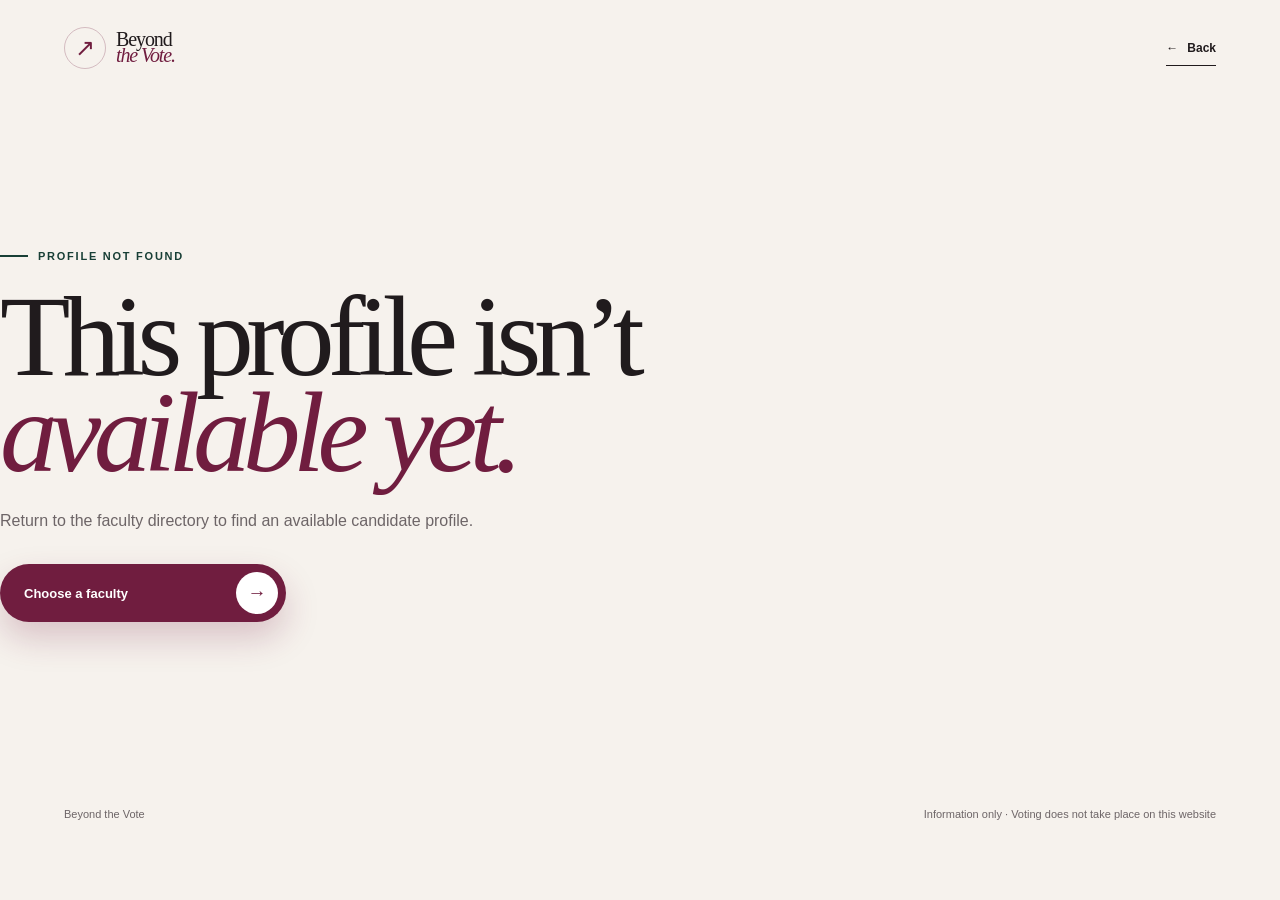
==== candidate.html @ 09c4e65e "Publish Beyond the Vote campaign website" ====
<!doctype html>
<html lang="en">
  <head>
    <meta charset="utf-8">
    <meta name="viewport" content="width=device-width, initial-scale=1">
    <meta name="theme-color" content="#183f36">
    <meta name="description" content="Candidate profile for the Beyond the Vote campaign.">
    <meta property="og:title" content="Candidate Profile | Beyond the Vote">
    <meta property="og:description" content="Read this candidate’s introduction and campaign message.">
    <meta property="og:type" content="profile">
    <title>Candidate Profile | Beyond the Vote</title>
    <link rel="stylesheet" href="css/style.css">
    <script src="js/data.js" defer></script>
    <script src="js/main.js" defer></script>
  </head>
  <body class="profile-page" data-page="candidate">
    <a class="skip-link" href="#main-content">Skip to content</a>
    <header class="site-header compact-header">
      <a class="brand" href="index.html" aria-label="Beyond the Vote home">
        <span class="brand-arrow" aria-hidden="true">↗</span>
        <span class="brand-name"><span>Beyond</span><span>the Vote.</span></span>
      </a>
      <a class="back-link" id="profile-back-link" href="faculties.html"><span aria-hidden="true">←</span> Back</a>
    </header>

    <main id="main-content" class="section-shell">
      <div id="profile-content" aria-live="polite">
        <div class="loading-state profile-loading" role="status"><span aria-hidden="true"></span>Loading profile…</div>
      </div>
    </main>

    <footer class="site-footer">
      <p>Beyond the Vote</p>
      <p>Information only · Voting does not take place on this website</p>
    </footer>
  </body>
</html>
---- css/style.css ----
:root {
  --burgundy: #701d3f;
  --burgundy-dark: #481126;
  --burgundy-soft: #8c3455;
  --green: #183f36;
  --green-light: #315d51;
  --ink: #201b1d;
  --muted: #6d6567;
  --paper: #f6f2ed;
  --white: #fffdf9;
  --line: rgba(32, 27, 29, 0.14);
  --serif: Georgia, "Times New Roman", serif;
  --sans: Inter, ui-sans-serif, -apple-system, BlinkMacSystemFont, "Segoe UI", sans-serif;
  --shadow: 0 24px 70px rgba(50, 15, 29, 0.13);
  --radius-lg: 32px;
  --radius-md: 22px;
  --page-x: clamp(20px, 5vw, 76px);
  --max-width: 1440px;
}

*,
*::before,
*::after {
  box-sizing: border-box;
}

html {
  scroll-behavior: smooth;
}

body {
  margin: 0;
  overflow-x: hidden;
  background: var(--paper);
  color: var(--ink);
  font-family: var(--sans);
  -webkit-font-smoothing: antialiased;
}

body::selection {
  background: var(--burgundy);
  color: var(--white);
}

a {
  color: inherit;
  text-decoration: none;
}

button,
input {
  font: inherit;
}

img {
  display: block;
  max-width: 100%;
}

.skip-link {
  position: fixed;
  z-index: 999;
  top: 12px;
  left: 12px;
  padding: 12px 18px;
  transform: translateY(-150%);
  border-radius: 999px;
  background: var(--ink);
  color: white;
}

.skip-link:focus {
  transform: translateY(0);
}

.site-header,
.section-shell,
.site-footer {
  width: min(100%, var(--max-width));
  margin-inline: auto;
}

.site-header {
  position: relative;
  z-index: 20;
  display: flex;
  align-items: center;
  justify-content: space-between;
  min-height: 112px;
  padding: 22px var(--page-x);
}

.brand {
  display: inline-flex;
  align-items: center;
  flex-shrink: 0;
  gap: 10px;
}

.brand-arrow {
  display: grid;
  width: 42px;
  height: 42px;
  place-items: center;
  border: 1px solid rgba(112, 29, 63, 0.26);
  border-radius: 50%;
  color: var(--burgundy);
  font-family: var(--sans);
  font-size: 24px;
  font-weight: 400;
  line-height: 1;
  transition: color 180ms ease, background-color 180ms ease, transform 180ms ease;
}

.brand-name {
  display: grid;
  font-family: var(--serif);
  font-size: 20px;
  font-weight: 400;
  letter-spacing: -0.055em;
  line-height: 0.78;
}

.brand-name span:last-child {
  color: var(--burgundy);
  font-style: italic;
}

.brand:hover .brand-arrow,
.brand:focus-visible .brand-arrow {
  background: var(--burgundy);
  color: white;
  transform: translate(2px, -2px);
}

.header-link {
  display: flex;
  align-items: center;
  gap: 14px;
  padding-block: 9px;
  border-bottom: 1px solid var(--ink);
  font-size: 13px;
  font-weight: 700;
  transition: color 180ms ease, border-color 180ms ease;
}

.header-link:hover,
.header-link:focus-visible {
  border-color: var(--burgundy);
  color: var(--burgundy);
}

.hero {
  display: grid;
  min-height: calc(100svh - 112px);
  padding: clamp(34px, 7vw, 96px) var(--page-x) clamp(72px, 9vw, 120px);
  gap: 64px;
}

.hero-copy {
  position: relative;
  z-index: 2;
  align-self: center;
}

.eyebrow {
  display: flex;
  align-items: center;
  gap: 10px;
  margin: 0 0 26px;
  color: var(--green);
  font-size: 11px;
  font-weight: 800;
  letter-spacing: 0.16em;
  text-transform: uppercase;
}

.eyebrow span {
  width: 28px;
  height: 2px;
  background: currentColor;
}

h1,
h2,
h3,
p {
  margin-top: 0;
}

.hero h1 {
  max-width: 780px;
  margin-bottom: 28px;
  font-family: var(--serif);
  font-size: clamp(58px, 9.2vw, 132px);
  font-weight: 400;
  letter-spacing: -0.065em;
  line-height: 0.82;
}

.hero h1 em {
  color: var(--burgundy);
  font-weight: 400;
}

.hero-intro {
  max-width: 520px;
  margin-bottom: 34px;
  color: var(--muted);
  font-size: clamp(16px, 2vw, 20px);
  line-height: 1.65;
}

.hero-actions {
  display: flex;
  align-items: center;
  gap: 24px;
}

.button {
  display: inline-flex;
  min-height: 58px;
  align-items: center;
  justify-content: space-between;
  gap: 26px;
  padding: 8px 8px 8px 24px;
  border: 0;
  border-radius: 999px;
  font-size: 13px;
  font-weight: 800;
  cursor: pointer;
  transition: transform 180ms ease, box-shadow 180ms ease, background-color 180ms ease;
}

.button:hover,
.button:focus-visible {
  transform: translateY(-2px);
}

.button:focus-visible,
.faculty-card:focus-visible,
.candidate-card:focus-visible,
.back-link:focus-visible,
.brand:focus-visible {
  outline: 3px solid rgba(112, 29, 63, 0.28);
  outline-offset: 4px;
}

.button-primary {
  min-width: min(100%, 286px);
  background: var(--burgundy);
  box-shadow: 0 16px 34px rgba(112, 29, 63, 0.22);
  color: white;
}

.button-primary:hover,
.button-primary:focus-visible {
  background: var(--burgundy-dark);
  box-shadow: 0 20px 42px rgba(72, 17, 38, 0.25);
}

.button-icon {
  display: grid;
  width: 42px;
  height: 42px;
  place-items: center;
  border-radius: 50%;
  background: white;
  color: var(--burgundy);
  font-size: 19px;
}

.microcopy {
  margin: 0;
  color: var(--muted);
  font-size: 11px;
  line-height: 1.55;
}

.hero-visual {
  position: relative;
  min-height: 460px;
  align-self: center;
}

.hero-visual::before {
  position: absolute;
  inset: 1% 3% 4% 10%;
  border-radius: 48% 52% 43% 57% / 55% 42% 58% 45%;
  background: var(--green);
  content: "";
  transform: rotate(-4deg);
}

.orbit {
  position: absolute;
  z-index: 1;
  border: 1px solid rgba(255, 255, 255, 0.23);
  border-radius: 50%;
}

.orbit-one {
  inset: 10% 0 0 5%;
  transform: rotate(18deg);
}

.orbit-two {
  inset: 2% 17% 8% 12%;
  transform: rotate(-32deg);
}

.hero-card {
  position: absolute;
  z-index: 3;
  border: 1px solid rgba(255, 255, 255, 0.4);
  background: rgba(255, 253, 249, 0.94);
  box-shadow: var(--shadow);
  backdrop-filter: blur(12px);
}

.hero-card-main {
  inset: 10% 6% auto 3%;
  max-width: 430px;
  padding: 18px;
  transform: rotate(3deg);
  border-radius: 28px;
}

.hero-card-topline {
  display: flex;
  justify-content: space-between;
  padding: 8px 7px 22px;
  color: var(--muted);
  font-size: 10px;
  font-weight: 800;
  letter-spacing: 0.12em;
  text-transform: uppercase;
}

.faculty-preview-list {
  display: grid;
  gap: 8px;
}

.faculty-preview {
  display: grid;
  grid-template-columns: 28px 1fr auto;
  min-height: 76px;
  align-items: center;
  gap: 10px;
  padding: 14px 16px;
  border: 1px solid var(--line);
  border-radius: 17px;
  cursor: pointer;
  text-decoration: none;
  transition: background-color 180ms ease, border-color 180ms ease, color 180ms ease, transform 180ms ease;
}

.faculty-preview.active,
.faculty-preview:hover,
.faculty-preview:focus-visible {
  border-color: var(--burgundy);
  background: var(--burgundy);
  color: white;
}

.faculty-preview:hover,
.faculty-preview:focus-visible {
  transform: translateX(3px);
}

.faculty-preview:focus-visible {
  outline: 3px solid rgba(112, 29, 63, 0.24);
  outline-offset: 3px;
}

/* Keep only the row currently under the cursor or keyboard focus highlighted. */
.faculty-preview-list:has(.faculty-preview:hover) .faculty-preview.active:not(:hover),
.faculty-preview-list:has(.faculty-preview:focus-visible) .faculty-preview.active:not(:focus-visible) {
  border-color: var(--line);
  background: transparent;
  color: var(--ink);
  transform: none;
}

.faculty-preview-index {
  align-self: start;
  padding-top: 3px;
  font-family: var(--serif);
  font-size: 11px;
  opacity: 0.65;
}

.faculty-preview strong,
.faculty-preview small {
  display: block;
}

.faculty-preview strong {
  margin-bottom: 5px;
  font-family: var(--serif);
  font-size: 24px;
  font-weight: 400;
}

.faculty-preview small {
  max-width: 190px;
  font-size: 9px;
  line-height: 1.4;
  opacity: 0.65;
}

.hero-stamp {
  position: absolute;
  z-index: 4;
  right: 1%;
  bottom: 4%;
  display: grid;
  width: 88px;
  height: 88px;
  place-content: center;
  border: 1px solid rgba(255, 255, 255, 0.75);
  border-radius: 50%;
  background: var(--burgundy);
  box-shadow: 0 16px 36px rgba(45, 12, 26, 0.2);
  color: white;
  font-family: var(--serif);
  line-height: 1;
  text-align: center;
  transform: rotate(-10deg);
}

.hero-stamp span:first-child {
  font-size: 11px;
}

.hero-stamp span:last-child {
  font-size: 25px;
}

.trust-strip {
  display: grid;
  width: 100%;
  background: var(--burgundy-dark);
  color: white;
}

.trust-strip > div {
  display: grid;
  grid-template-columns: auto 1fr;
  align-items: start;
  gap: 16px;
  padding: 30px var(--page-x);
  border-bottom: 1px solid rgba(255, 255, 255, 0.14);
}

.trust-strip > div > span {
  color: #d99ab2;
  font-family: var(--serif);
  font-size: 12px;
}

.trust-strip p {
  margin: 0;
  color: rgba(255, 255, 255, 0.62);
  font-size: 12px;
  line-height: 1.5;
}

.trust-strip strong {
  display: block;
  margin-bottom: 4px;
  color: white;
  font-size: 13px;
}

.site-footer {
  display: flex;
  justify-content: space-between;
  gap: 24px;
  padding: 32px var(--page-x);
  color: var(--muted);
  font-size: 11px;
}

.site-footer p {
  margin: 0;
}

.footer-link {
  border-bottom: 1px solid currentColor;
  transition: color 180ms ease;
}

.footer-link:hover,
.footer-link:focus-visible {
  color: var(--burgundy);
}

/* Interior page: faculty selection */
.interior-page {
  background: var(--burgundy);
  color: white;
}

.site-header-light {
  color: white;
}

.brand-light .brand-arrow {
  border-color: rgba(255, 255, 255, 0.4);
  color: #efb3ca;
}

.brand-light .brand-name span:last-child {
  color: #efb3ca;
}

.brand-light:hover .brand-arrow,
.brand-light:focus-visible .brand-arrow {
  background: white;
  color: var(--burgundy);
}

.back-link {
  display: inline-flex;
  align-items: center;
  gap: 9px;
  padding: 10px 0;
  border-bottom: 1px solid currentColor;
  font-size: 12px;
  font-weight: 750;
}

.back-link span {
  transition: transform 180ms ease;
}

.back-link:hover span,
.back-link:focus-visible span {
  transform: translateX(-4px);
}

.page-intro {
  display: grid;
  align-items: end;
  gap: 42px;
  padding: clamp(46px, 8vw, 110px) var(--page-x) clamp(60px, 8vw, 104px);
}

.eyebrow-light {
  color: #e6aec3;
}

.page-intro h1,
.directory-hero h1,
.error-state h1,
.logo-options-header h1 {
  margin-bottom: 0;
  font-family: var(--serif);
  font-size: clamp(58px, 9vw, 124px);
  font-weight: 400;
  letter-spacing: -0.065em;
  line-height: 0.84;
}

.page-intro h1 em,
.directory-hero h1 em,
.error-state h1 em,
.logo-options-header h1 em {
  color: #e4a4bd;
  font-weight: 400;
}

.page-intro-copy {
  max-width: 420px;
  margin: 0;
  color: rgba(255, 255, 255, 0.68);
  font-size: clamp(15px, 1.6vw, 18px);
  line-height: 1.7;
}

.faculty-section {
  padding: 54px var(--page-x) clamp(72px, 10vw, 136px);
  border-radius: var(--radius-lg) var(--radius-lg) 0 0;
  background: var(--paper);
  color: var(--ink);
}

.section-heading-row {
  display: flex;
  align-items: end;
  justify-content: space-between;
  gap: 24px;
  margin-bottom: 28px;
  padding-bottom: 18px;
  border-bottom: 1px solid var(--line);
}

.section-heading-row h2,
.section-heading-row p {
  margin: 0;
}

.section-heading-row h2 {
  font-family: var(--serif);
  font-size: clamp(27px, 3vw, 38px);
  font-weight: 400;
  letter-spacing: -0.03em;
}

.section-heading-row p {
  color: var(--muted);
  font-size: 11px;
  font-weight: 800;
  letter-spacing: 0.13em;
  text-transform: uppercase;
}

.faculty-grid {
  display: grid;
  gap: 16px;
}

.faculty-card {
  position: relative;
  display: flex;
  min-height: 340px;
  flex-direction: column;
  justify-content: space-between;
  padding: 24px;
  overflow: hidden;
  border: 1px solid var(--line);
  border-radius: var(--radius-md);
  background: var(--white);
  transition: transform 220ms ease, box-shadow 220ms ease, background-color 220ms ease, color 220ms ease;
}

.faculty-card::before {
  position: absolute;
  right: -70px;
  bottom: -110px;
  width: 250px;
  height: 250px;
  border: 1px solid rgba(112, 29, 63, 0.12);
  border-radius: 50%;
  content: "";
  transition: transform 400ms ease, border-color 220ms ease;
}

.faculty-card:nth-child(2)::before {
  width: 190px;
  height: 280px;
  border-radius: 50%;
  transform: rotate(32deg);
}

.faculty-card:nth-child(3)::before {
  width: 300px;
  height: 180px;
  border-radius: 50%;
  transform: rotate(-24deg);
}

.faculty-card:hover,
.faculty-card:focus-visible {
  z-index: 2;
  background: var(--green);
  box-shadow: 0 24px 54px rgba(26, 58, 50, 0.2);
  color: white;
  transform: translateY(-6px);
}

.faculty-card:hover::before,
.faculty-card:focus-visible::before {
  border-color: rgba(255, 255, 255, 0.24);
  transform: translate(-20px, -12px) rotate(8deg);
}

.faculty-card-topline {
  position: relative;
  z-index: 1;
  display: flex;
  align-items: center;
  justify-content: space-between;
  color: var(--muted);
  font-family: var(--serif);
  font-size: 12px;
}

.faculty-card:hover .faculty-card-topline,
.faculty-card:focus-visible .faculty-card-topline {
  color: rgba(255, 255, 255, 0.64);
}

.faculty-arrow {
  display: grid;
  width: 42px;
  height: 42px;
  place-items: center;
  border: 1px solid var(--line);
  border-radius: 50%;
  font-family: var(--sans);
  font-size: 17px;
}

.faculty-card:hover .faculty-arrow,
.faculty-card:focus-visible .faculty-arrow {
  border-color: rgba(255, 255, 255, 0.28);
  background: white;
  color: var(--green);
}

.faculty-card-copy {
  position: relative;
  z-index: 1;
}

.faculty-card-copy > p:first-child {
  margin-bottom: 10px;
  color: var(--burgundy);
  font-size: 10px;
  font-weight: 800;
  letter-spacing: 0.13em;
  text-transform: uppercase;
}

.faculty-card-copy h3 {
  margin: 0 0 12px;
  font-family: var(--serif);
  font-size: clamp(50px, 6vw, 72px);
  font-weight: 400;
  letter-spacing: -0.055em;
  line-height: 0.9;
}

.faculty-card-copy > p:last-child {
  max-width: 300px;
  margin: 0;
  color: var(--muted);
  font-size: 12px;
  line-height: 1.55;
}

.faculty-card:hover .faculty-card-copy p,
.faculty-card:focus-visible .faculty-card-copy p {
  color: rgba(255, 255, 255, 0.68);
}

.faculty-card-action {
  position: relative;
  z-index: 1;
  display: flex;
  justify-content: space-between;
  padding-top: 16px;
  border-top: 1px solid var(--line);
  font-size: 11px;
  font-weight: 750;
}

.faculty-card:hover .faculty-card-action,
.faculty-card:focus-visible .faculty-card-action {
  border-color: rgba(255, 255, 255, 0.2);
}

.notice-card {
  padding: 22px;
  border: 1px solid var(--line);
  border-radius: 16px;
  background: var(--white);
}

.loading-state {
  display: flex;
  align-items: center;
  gap: 12px;
  padding: 28px 0;
  color: var(--muted);
  font-size: 12px;
  font-weight: 750;
}

.loading-state > span {
  width: 20px;
  height: 20px;
  border: 2px solid var(--line);
  border-top-color: var(--burgundy);
  border-radius: 50%;
  animation: loading-spin 800ms linear infinite;
}

.profile-loading {
  min-height: 60vh;
  justify-content: center;
}

@keyframes loading-spin {
  to {
    transform: rotate(360deg);
  }
}

.site-footer-light {
  width: 100%;
  max-width: none;
  background: var(--paper);
  color: var(--muted);
}

/* Candidate directory */
.compact-header {
  min-height: 96px;
}

.directory-hero {
  display: grid;
  align-items: end;
  gap: 48px;
  padding: clamp(48px, 8vw, 104px) var(--page-x) clamp(66px, 8vw, 112px);
}

.directory-hero h1 {
  color: var(--ink);
}

.directory-hero h1 em,
.logo-options-header h1 em,
.profile-error h1 em {
  color: var(--burgundy);
}

.directory-note {
  display: grid;
  grid-template-columns: auto 1fr;
  align-items: start;
  gap: 18px;
  max-width: 430px;
}

.directory-note > span {
  color: var(--burgundy);
  font-family: var(--serif);
  font-size: 64px;
  line-height: 0.8;
}

.directory-note p {
  margin: 0;
  color: var(--muted);
  font-size: 13px;
  line-height: 1.65;
}

.candidate-directory {
  padding: 48px var(--page-x) clamp(80px, 10vw, 144px);
  border-top: 1px solid var(--line);
}

.section-heading-dark {
  margin-bottom: 32px;
}

.candidate-grid {
  display: grid;
  gap: 18px;
}

.candidate-card {
  display: block;
  overflow: hidden;
  border: 1px solid var(--line);
  border-radius: var(--radius-md);
  background: var(--white);
  transition: transform 220ms ease, box-shadow 220ms ease;
}

.candidate-card:hover,
.candidate-card:focus-visible {
  box-shadow: var(--shadow);
  transform: translateY(-6px);
}

.candidate-portrait {
  position: relative;
  aspect-ratio: 4 / 5;
  overflow: hidden;
  background: #e8ded8;
}

.portrait-image-wrap,
.portrait-image-wrap img,
.portrait-fallback {
  position: absolute;
  inset: 0;
  width: 100%;
  height: 100%;
}

.portrait-image-wrap img {
  z-index: 2;
  object-fit: cover;
  transition: transform 600ms cubic-bezier(0.2, 0.7, 0.2, 1);
}

.candidate-card:hover .portrait-image-wrap img,
.candidate-card:focus-visible .portrait-image-wrap img {
  transform: scale(1.035);
}

.portrait-image-wrap.image-missing img {
  display: none;
}

.portrait-fallback {
  display: grid;
  place-content: center;
  background:
    radial-gradient(circle at 80% 14%, rgba(255, 255, 255, 0.24) 0 10%, transparent 10.5%),
    linear-gradient(145deg, var(--green-light), var(--green));
  color: rgba(255, 255, 255, 0.62);
  font-size: 10px;
  font-weight: 800;
  letter-spacing: 0.12em;
  text-align: center;
  text-transform: uppercase;
}

.portrait-fallback::before,
.portrait-fallback::after {
  position: absolute;
  border: 1px solid rgba(255, 255, 255, 0.17);
  border-radius: 50%;
  content: "";
}

.portrait-fallback::before {
  width: 80%;
  height: 80%;
  top: 42%;
  left: -26%;
}

.portrait-fallback::after {
  width: 60%;
  height: 48%;
  right: -15%;
  bottom: -10%;
  transform: rotate(30deg);
}

.portrait-monogram {
  display: block;
  margin-bottom: 14px;
  color: white;
  font-family: var(--serif);
  font-size: clamp(55px, 8vw, 84px);
  font-weight: 400;
  letter-spacing: -0.06em;
  line-height: 0.8;
}

.candidate-number {
  position: absolute;
  z-index: 4;
  top: 16px;
  right: 16px;
  display: grid;
  width: 38px;
  height: 38px;
  place-items: center;
  border: 1px solid rgba(255, 255, 255, 0.44);
  border-radius: 50%;
  background: rgba(24, 63, 54, 0.34);
  color: white;
  font-family: var(--serif);
  font-size: 11px;
  backdrop-filter: blur(8px);
}

.candidate-card-body {
  padding: 23px;
}

.candidate-meta-row,
.profile-kicker {
  display: flex;
  align-items: center;
  justify-content: space-between;
  gap: 12px;
  margin-bottom: 10px;
}

.candidate-faculty,
.profile-campaign {
  margin: 0;
  color: var(--burgundy);
  font-size: 9px;
  font-weight: 800;
  letter-spacing: 0.14em;
  text-transform: uppercase;
}

.candidate-designation {
  flex-shrink: 0;
  padding: 5px 8px;
  border-radius: 999px;
  background: rgba(112, 29, 63, 0.1);
  color: var(--burgundy);
  font-size: 8px;
  font-weight: 850;
  letter-spacing: 0.08em;
  line-height: 1;
  text-transform: uppercase;
}

.profile-kicker {
  justify-content: flex-start;
  margin-bottom: 15px;
}

.candidate-card h3 {
  margin: 0 0 7px;
  font-family: var(--serif);
  font-size: 29px;
  font-weight: 400;
  letter-spacing: -0.03em;
}

.candidate-position {
  min-height: 34px;
  margin: 0 0 20px;
  color: var(--muted);
  font-size: 12px;
  line-height: 1.45;
}

.candidate-link {
  display: flex;
  justify-content: space-between;
  padding-top: 15px;
  border-top: 1px solid var(--line);
  color: var(--green);
  font-size: 11px;
  font-weight: 800;
}

.error-state {
  max-width: 870px;
}

.error-state > p:not(.eyebrow) {
  max-width: 500px;
  margin: 26px 0 30px;
  color: var(--muted);
  line-height: 1.7;
}

/* Candidate profile */
.profile-layout {
  display: grid;
  gap: clamp(34px, 6vw, 88px);
  padding: clamp(38px, 6vw, 86px) var(--page-x) clamp(90px, 10vw, 140px);
}

.profile-portrait {
  min-height: 500px;
  border-radius: var(--radius-lg);
  box-shadow: var(--shadow);
}

.profile-badge {
  position: absolute;
  z-index: 4;
  right: 20px;
  bottom: 20px;
  display: grid;
  width: 86px;
  height: 86px;
  place-content: center;
  border: 1px solid rgba(255, 255, 255, 0.52);
  border-radius: 50%;
  background: var(--burgundy);
  color: white;
  font-family: var(--serif);
  text-align: center;
  transform: rotate(-7deg);
}

.profile-badge span:first-child {
  font-size: 20px;
}

.profile-badge span:last-child {
  font-size: 10px;
}

.profile-details {
  align-self: center;
}

.breadcrumbs {
  display: flex;
  flex-wrap: wrap;
  gap: 8px;
  margin-bottom: 46px;
  color: var(--muted);
  font-size: 10px;
  font-weight: 750;
  letter-spacing: 0.08em;
  text-transform: uppercase;
}

.breadcrumbs a {
  border-bottom: 1px solid transparent;
}

.breadcrumbs a:hover,
.breadcrumbs a:focus-visible {
  border-color: currentColor;
  color: var(--burgundy);
}

.profile-details h1 {
  max-width: 700px;
  margin: 0 0 14px;
  font-family: var(--serif);
  font-size: clamp(50px, 7vw, 92px);
  font-weight: 400;
  letter-spacing: -0.06em;
  line-height: 0.88;
}

.profile-position {
  margin-bottom: 34px;
  color: var(--muted);
  font-size: 15px;
}

.profile-facts {
  display: grid;
  margin-bottom: 46px;
  border-block: 1px solid var(--line);
}

.profile-facts > div {
  display: grid;
  grid-template-columns: minmax(88px, 0.5fr) 1fr;
  gap: 18px;
  padding: 16px 0;
}

.profile-facts > div + div {
  border-top: 1px solid var(--line);
}

.profile-facts span {
  color: var(--muted);
  font-size: 10px;
  font-weight: 800;
  letter-spacing: 0.1em;
  text-transform: uppercase;
}

.profile-facts strong {
  font-family: var(--serif);
  font-size: 16px;
  font-weight: 400;
}

.profile-section {
  display: grid;
  gap: 24px;
  padding: 30px 0;
  border-top: 1px solid var(--line);
}

.profile-section-label {
  display: flex;
  align-items: baseline;
  gap: 13px;
}

.profile-section-label span {
  color: var(--burgundy);
  font-family: var(--serif);
  font-size: 11px;
}

.profile-section h2 {
  margin: 0;
  font-family: var(--serif);
  font-size: 25px;
  font-weight: 400;
}

.profile-section > p {
  margin: 0;
  color: var(--muted);
  font-size: 14px;
  line-height: 1.8;
}

.information-note {
  display: grid;
  grid-template-columns: auto 1fr;
  gap: 14px;
  margin-top: 22px;
  padding: 20px;
  border-radius: 16px;
  background: rgba(24, 63, 54, 0.08);
  color: var(--green);
}

.information-note > span {
  display: grid;
  width: 22px;
  height: 22px;
  place-items: center;
  border: 1px solid currentColor;
  border-radius: 50%;
  font-family: var(--serif);
  font-size: 12px;
}

.information-note p {
  margin: 0;
  font-size: 11px;
  line-height: 1.6;
}

.profile-error {
  padding: clamp(70px, 12vw, 160px) 0;
}

/* Logo exploration */
.logo-options {
  padding: clamp(50px, 7vw, 96px) var(--page-x) clamp(90px, 10vw, 140px);
}

.logo-options-header {
  display: grid;
  margin-bottom: 64px;
}

.logo-options-header > p:last-child {
  max-width: 590px;
  margin: 28px 0 0;
  color: var(--muted);
  font-size: 16px;
  line-height: 1.7;
}

.logo-options-grid {
  display: grid;
  gap: 22px;
}

.logo-option {
  overflow: hidden;
  border: 1px solid var(--line);
  border-radius: var(--radius-md);
  background: var(--white);
}

.logo-option-featured {
  border-color: rgba(112, 29, 63, 0.38);
  box-shadow: 0 18px 48px rgba(65, 16, 35, 0.08);
}

.option-label {
  display: flex;
  justify-content: space-between;
  padding: 16px 20px;
  border-bottom: 1px solid var(--line);
  color: var(--muted);
  font-size: 9px;
  font-weight: 800;
  letter-spacing: 0.12em;
  text-transform: uppercase;
}

.logo-option-featured .option-label span:last-child {
  color: var(--burgundy);
}

.logo-canvas {
  display: flex;
  min-height: 330px;
  align-items: center;
  justify-content: center;
  gap: 20px;
  padding: 36px 20px;
}

.seal-canvas {
  background: var(--paper);
}

.concept-seal {
  display: grid;
  width: 108px;
  height: 108px;
  place-content: center;
  border-radius: 50%;
  background: var(--burgundy);
  color: white;
  font-family: var(--serif);
  font-weight: 700;
  line-height: 0.72;
  text-align: center;
}

.seal-bt {
  font-size: 34px;
}

.seal-v {
  margin-left: 23px;
  font-size: 32px;
}

.concept-wordmark {
  display: grid;
  color: var(--burgundy-dark);
  font-size: 21px;
  font-weight: 800;
  letter-spacing: -0.02em;
  line-height: 0.9;
  text-transform: uppercase;
}

.concept-wordmark span {
  font-size: 15px;
  letter-spacing: 0.08em;
}

.forward-canvas {
  position: relative;
  overflow: hidden;
  background: var(--burgundy);
  color: white;
}

.forward-arrow {
  position: absolute;
  top: 22px;
  right: 30px;
  color: #df9fb7;
  font-size: 62px;
  font-weight: 200;
}

.forward-wordmark {
  display: grid;
  font-family: var(--serif);
  font-size: clamp(42px, 5vw, 66px);
  letter-spacing: -0.055em;
  line-height: 0.78;
}

.forward-wordmark span:last-child {
  color: #e9b6c9;
  font-style: italic;
}

.common-canvas {
  flex-direction: column;
  background: var(--green);
}

.common-symbol {
  position: relative;
  display: flex;
  width: 118px;
  height: 90px;
  align-items: end;
  justify-content: center;
}

.common-symbol i {
  position: absolute;
  display: block;
  width: 58px;
  height: 58px;
  border-radius: 50% 50% 8px 50%;
  background: #f4ece7;
}

.common-symbol i:first-child {
  left: 9px;
  bottom: 0;
  transform: rotate(45deg);
}

.common-symbol i:nth-child(2) {
  right: 9px;
  bottom: 0;
  background: #b85d7e;
  transform: rotate(135deg);
}

.common-symbol i:last-child {
  top: 0;
  left: 30px;
  width: 58px;
  height: 58px;
  background: white;
  transform: rotate(-45deg);
}

.common-wordmark {
  display: grid;
  color: white;
  font-size: 18px;
  font-weight: 800;
  letter-spacing: 0.14em;
  line-height: 1.1;
  text-align: center;
}

.common-wordmark span:last-child {
  color: #ddb1c1;
  font-size: 11px;
}

.option-copy {
  padding: 26px 24px 30px;
  border-top: 1px solid var(--line);
}

.option-copy h2 {
  margin-bottom: 10px;
  font-family: var(--serif);
  font-size: 30px;
  font-weight: 400;
}

.option-copy p {
  color: var(--muted);
  font-size: 12px;
  line-height: 1.65;
}

.option-copy .best-for {
  margin: 20px 0 0;
  padding-top: 17px;
  border-top: 1px solid var(--line);
  font-size: 10px;
}

.best-for strong {
  color: var(--ink);
}

.choice-callout {
  display: grid;
  margin-top: 26px;
  padding: clamp(32px, 5vw, 64px);
  border-radius: var(--radius-md);
  background: var(--burgundy-dark);
  color: white;
}

.choice-callout p {
  margin: 0;
  color: rgba(255, 255, 255, 0.62);
  font-size: 12px;
  line-height: 1.6;
}

.choice-callout h2 {
  margin: 8px 0 16px;
  font-family: var(--serif);
  font-size: clamp(30px, 4vw, 48px);
  font-weight: 400;
}

.social-preview-example {
  margin: 26px 0 0;
  overflow: hidden;
  border: 1px solid var(--line);
  border-radius: var(--radius-md);
  background: var(--white);
}

.social-preview-example img {
  width: 100%;
  height: auto;
}

.social-preview-example figcaption {
  display: flex;
  justify-content: space-between;
  gap: 20px;
  padding: 16px 20px;
  border-top: 1px solid var(--line);
  color: var(--muted);
  font-size: 9px;
  font-weight: 800;
  letter-spacing: 0.1em;
  text-transform: uppercase;
}

@keyframes reveal-up {
  from {
    opacity: 0;
    transform: translateY(14px);
  }
  to {
    opacity: 1;
    transform: translateY(0);
  }
}

.hero-copy,
.page-intro > div,
.directory-title,
.logo-options-header {
  animation: reveal-up 600ms ease both;
}

.hero-visual,
.page-intro-copy,
.directory-note {
  animation: reveal-up 600ms 100ms ease both;
}

@media (min-width: 900px) {
  .hero {
    grid-template-columns: minmax(0, 1.06fr) minmax(390px, 0.74fr);
    align-items: center;
  }

  .trust-strip {
    grid-template-columns: repeat(3, 1fr);
  }

  .trust-strip > div {
    padding: 34px clamp(28px, 5vw, 72px);
    border-right: 1px solid rgba(255, 255, 255, 0.14);
    border-bottom: 0;
  }

  .page-intro,
  .directory-hero {
    grid-template-columns: minmax(0, 1fr) minmax(320px, 0.46fr);
  }

  .faculty-grid,
  .logo-options-grid {
    grid-template-columns: repeat(3, 1fr);
  }

  .candidate-grid {
    grid-template-columns: repeat(2, 1fr);
  }

  .profile-layout {
    grid-template-columns: minmax(360px, 0.86fr) minmax(0, 1fr);
  }

  .profile-portrait {
    position: sticky;
    top: 28px;
    min-height: 620px;
    align-self: start;
  }

  .choice-callout {
    grid-template-columns: 0.5fr 1fr 1fr;
    align-items: center;
    gap: 30px;
  }

  .choice-callout h2 {
    margin: 0;
  }
}

@media (min-width: 1180px) {
  .candidate-grid {
    grid-template-columns: repeat(3, 1fr);
  }
}

@media (max-width: 899px) {
  .hero {
    min-height: auto;
  }

  .hero-visual {
    width: min(100%, 570px);
    margin-inline: auto;
  }

  .profile-layout {
    padding-inline: 0;
  }

  .profile-details {
    padding-inline: var(--page-x);
  }

  .profile-portrait {
    border-radius: 0;
    box-shadow: none;
  }
}

@media (max-width: 620px) {
  :root {
    --page-x: 20px;
    --radius-lg: 24px;
  }

  .site-header {
    min-height: 88px;
  }

  .brand-arrow {
    width: 38px;
    height: 38px;
    font-size: 21px;
  }

  .brand-name {
    font-size: 18px;
  }

  .header-link span:first-child {
    display: none;
  }

  .header-link {
    width: 42px;
    height: 42px;
    justify-content: center;
    padding: 0;
    border: 1px solid var(--line);
    border-radius: 50%;
  }

  .hero {
    padding-top: 38px;
    gap: 52px;
  }

  .hero h1 {
    font-size: clamp(58px, 18vw, 82px);
  }

  .hero-actions {
    display: grid;
  }

  .button-primary {
    width: 100%;
  }

  .microcopy {
    padding-left: 3px;
  }

  .hero-visual {
    min-height: 390px;
  }

  .hero-card-main {
    inset: 7% 2% auto 0;
    padding: 12px;
  }

  .hero-stamp {
    width: 72px;
    height: 72px;
  }

  .site-footer {
    display: grid;
  }

  .page-intro h1,
  .directory-hero h1,
  .error-state h1,
  .logo-options-header h1 {
    font-size: clamp(54px, 17vw, 78px);
  }

  .faculty-section {
    padding-top: 40px;
  }

  .faculty-card {
    min-height: 310px;
  }

  .directory-hero {
    padding-top: 48px;
  }

  .directory-note > span {
    font-size: 52px;
  }

  .profile-portrait {
    min-height: 470px;
  }

  .breadcrumbs {
    margin-bottom: 34px;
  }

  .logo-canvas {
    min-height: 280px;
  }

  .social-preview-example figcaption {
    display: grid;
  }
}

@media (prefers-reduced-motion: reduce) {
  *,
  *::before,
  *::after {
    animation-duration: 0.01ms !important;
    scroll-behavior: auto !important;
    transition-duration: 0.01ms !important;
  }
}
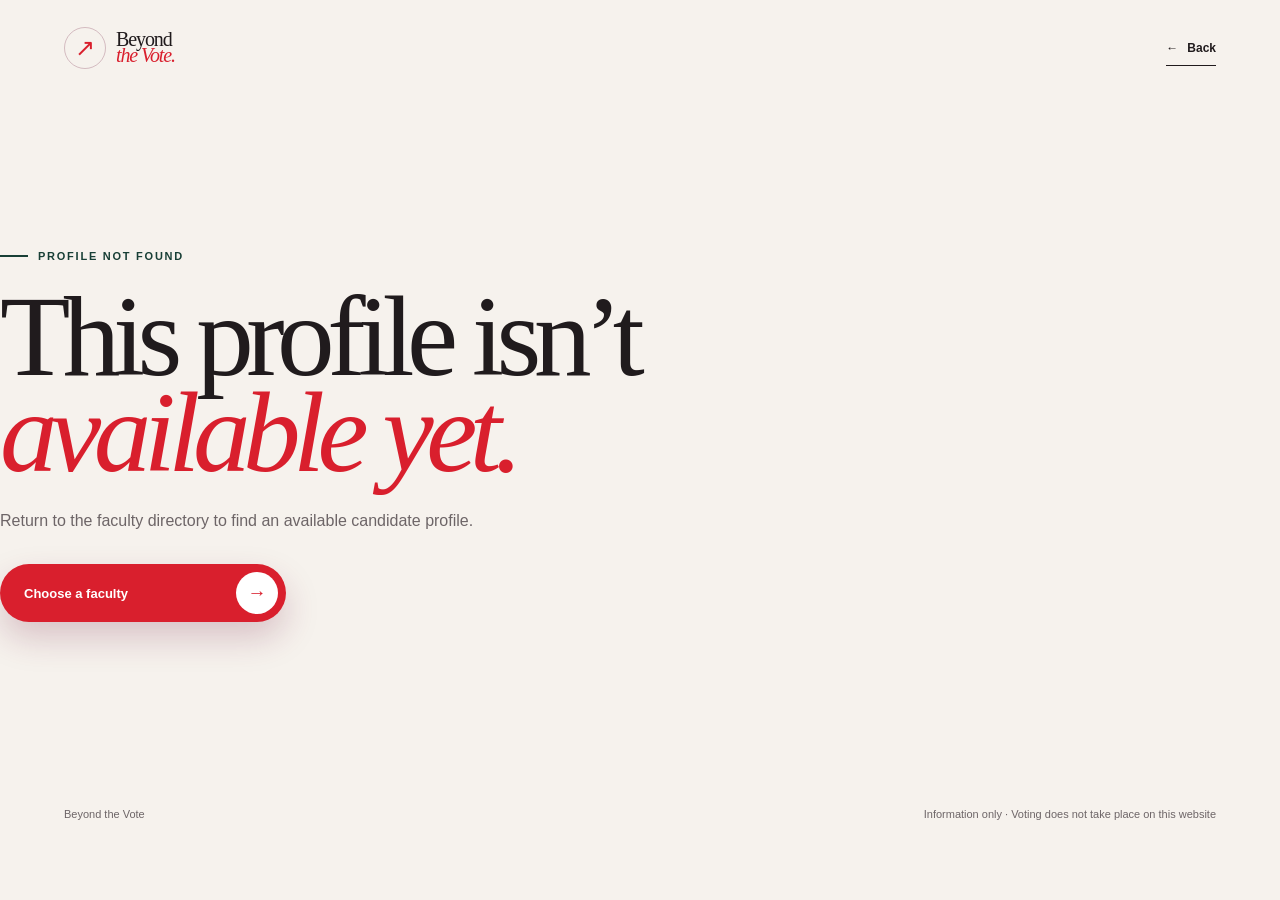
==== commit bc5047fa: "Unify candidate profile statements" ====
--- a/candidate.html
+++ b/candidate.html
@@ -6,7 +6,7 @@
     <meta name="theme-color" content="#183f36">
     <meta name="description" content="Candidate profile for the Beyond the Vote campaign.">
     <meta property="og:title" content="Candidate Profile | Beyond the Vote">
-    <meta property="og:description" content="Read this candidate’s introduction and campaign message.">
+    <meta property="og:description" content="Read this candidate’s profile statement.">
     <meta property="og:type" content="profile">
     <title>Candidate Profile | Beyond the Vote</title>
     <link rel="stylesheet" href="css/style.css">
--- a/css/style.css
+++ b/css/style.css
@@ -1,7 +1,7 @@
 :root {
-  --burgundy: #701d3f;
-  --burgundy-dark: #481126;
-  --burgundy-soft: #8c3455;
+  --burgundy: #d91f2d;
+  --burgundy-dark: #99121d;
+  --burgundy-soft: #ef5360;
   --green: #183f36;
   --green-light: #315d51;
   --ink: #201b1d;
@@ -907,6 +907,15 @@
   transform: scale(1.035);
 }
 
+.portrait-image-wrap.portrait-recenter-right img {
+  transform: translateX(4.5%) scale(1.1);
+}
+
+.candidate-card:hover .portrait-image-wrap.portrait-recenter-right img,
+.candidate-card:focus-visible .portrait-image-wrap.portrait-recenter-right img {
+  transform: translateX(4.5%) scale(1.135);
+}
+
 .portrait-image-wrap.image-missing img {
   display: none;
 }
@@ -1200,6 +1209,14 @@
   line-height: 1.8;
 }
 
+.profile-statement > p {
+  max-width: 690px;
+  color: var(--ink);
+  font-family: var(--serif);
+  font-size: clamp(20px, 2.5vw, 28px);
+  line-height: 1.55;
+}
+
 .information-note {
   display: grid;
   grid-template-columns: auto 1fr;
